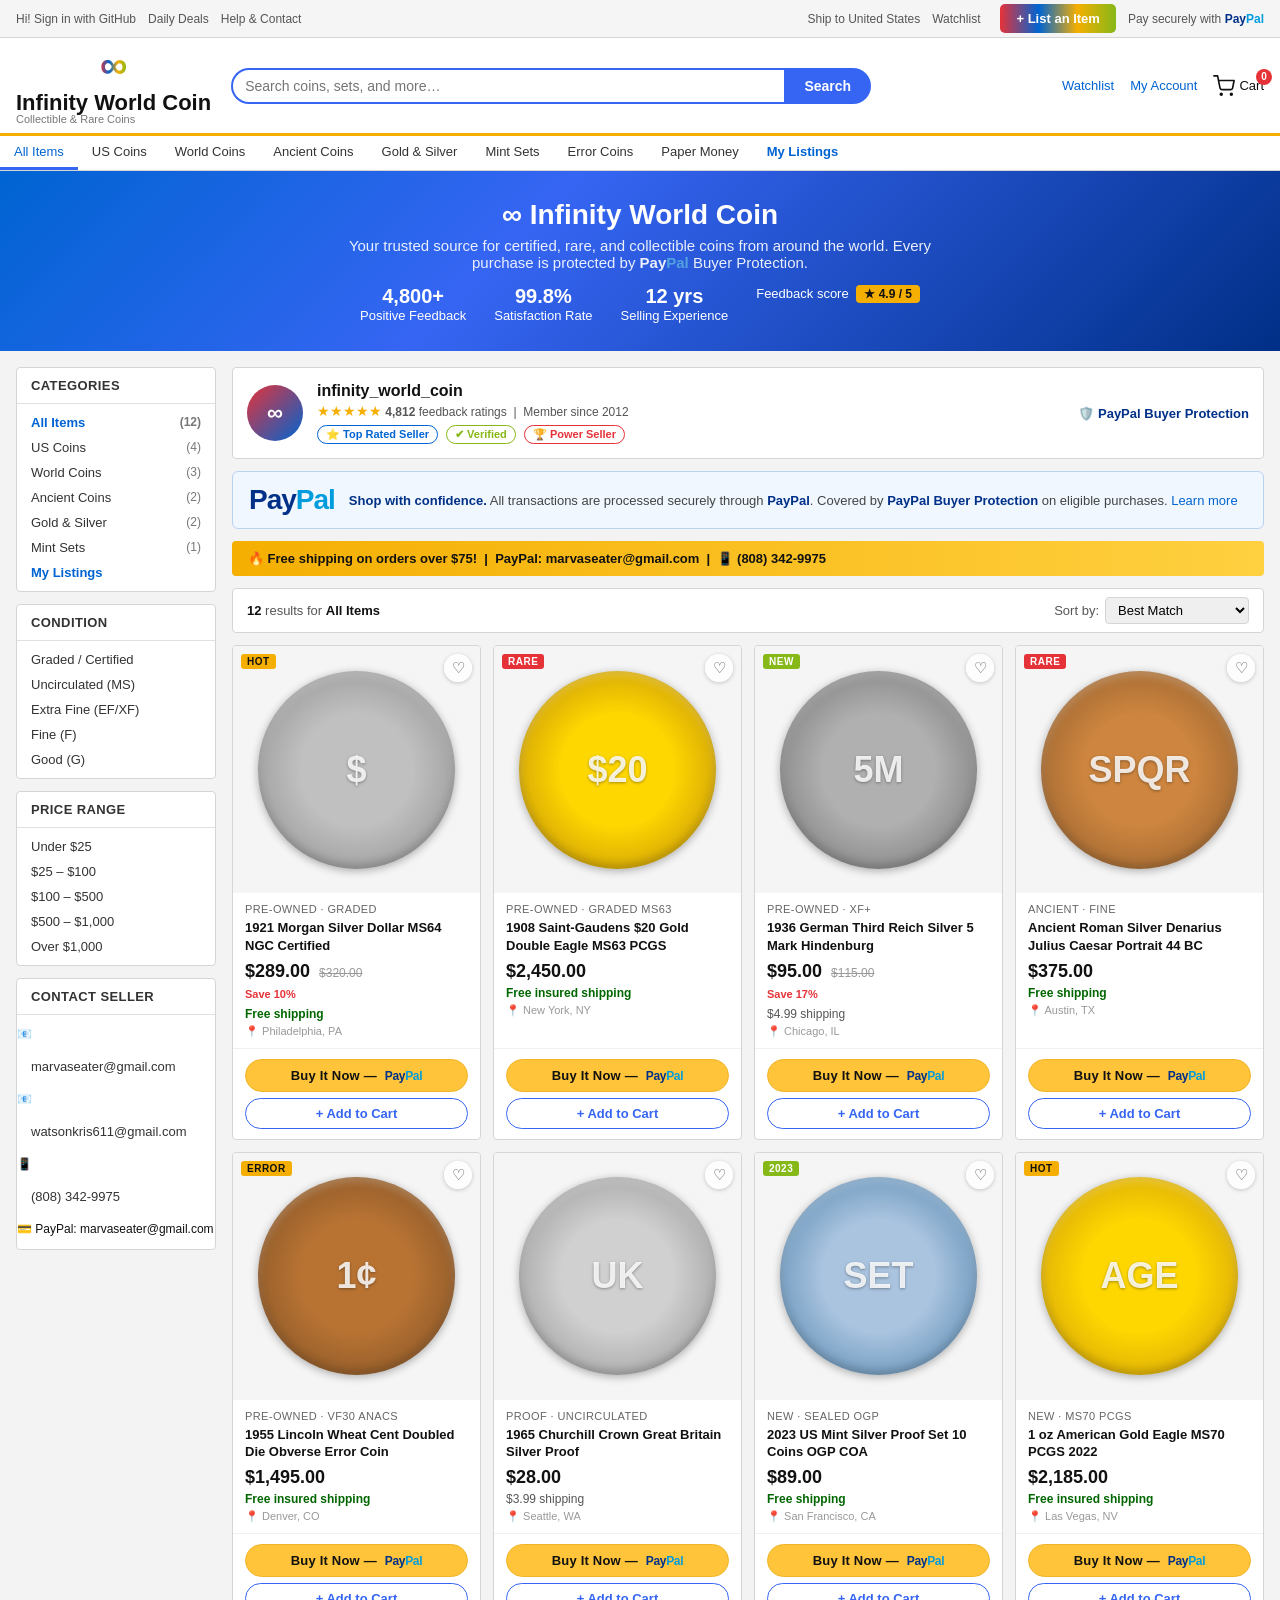
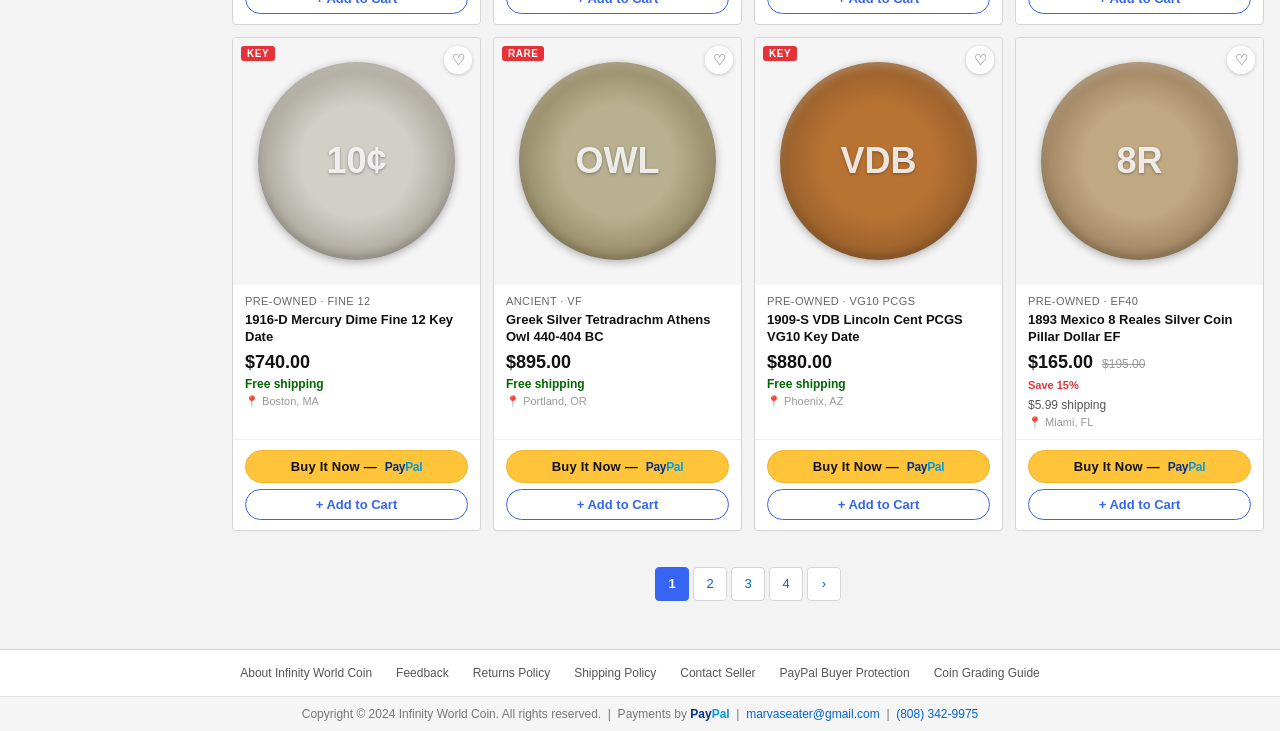
==== iwc_index.html @ 28efb559 "Add files via upload" ====
<!DOCTYPE html>
<html lang="en">
<head>
  <meta charset="UTF-8" />
  <meta name="viewport" content="width=device-width, initial-scale=1.0" />
  <title>Infinity World Coin – Collectible Coins Store</title>
  <link rel="stylesheet" href="styles.css" />
  <style>
    .inf-symbol{font-size:2.4rem;font-weight:900;background:linear-gradient(90deg,#e53238 0%,#0064d2 35%,#f5af02 65%,#86b817 100%);-webkit-background-clip:text;-webkit-text-fill-color:transparent;background-clip:text;line-height:1}
    .inf-logo-wrap{display:flex;align-items:center;gap:8px}
    .inf-wordmark .w1{font-size:22px;font-weight:900;color:#111}
    .inf-wordmark .w2{font-size:11px;color:#777;display:block}
    .iwc-modal{position:fixed;inset:0;background:rgba(0,0,0,.75);z-index:1000;display:none;align-items:center;justify-content:center;padding:16px}
    .iwc-modal.open{display:flex}
    .iwc-box{background:#fff;border-radius:10px;padding:24px;width:100%;max-width:440px;max-height:90vh;overflow-y:auto}
    .iwc-box h3{font-size:18px;font-weight:700;margin-bottom:16px}
    .iwc-box label{display:block;font-size:12px;font-weight:700;color:#555;margin-bottom:3px;margin-top:10px}
    .iwc-box input,.iwc-box textarea,.iwc-box select{width:100%;padding:9px;border:1px solid #ccc;border-radius:5px;font-size:13px;margin-bottom:2px;font-family:inherit}
    .iwc-box textarea{min-height:60px;resize:vertical}
    .mrow{display:flex;gap:8px;margin-top:14px}
    .mbtn{flex:1;padding:10px;border-radius:6px;font-weight:700;font-size:13px;cursor:pointer;border:none}
    .mbtn.confirm{background:linear-gradient(90deg,#e53238,#0064d2);color:#fff}
    .mbtn.cancel{background:#f5f5f5;color:#555;border:1px solid #ccc}
    .gh-note{font-size:11px;color:#666;background:#f6f8fa;padding:8px;border-radius:4px;line-height:1.5;margin-bottom:12px}
    .gh-note a{color:#0064d2}
    .gh-note code{background:#eee;padding:1px 4px;border-radius:3px}
    #add-listing-btn{background:linear-gradient(90deg,#e53238,#0064d2,#f5af02,#86b817);color:#fff;border:none;padding:7px 16px;border-radius:5px;font-weight:700;font-size:13px;cursor:pointer;margin-left:8px}
  </style>
</head>
<body>

<div class="top-bar">
  <div class="top-bar-left">
    <span id="greeting-text">Hi! <a href="#" onclick="openGHModal();return false">Sign in with GitHub</a></span>
    <a href="#">Daily Deals</a>
    <a href="#contact-section">Help &amp; Contact</a>
  </div>
  <div class="top-bar-right">
    <a href="#">Ship to United States</a>
    <a href="#watchlist">Watchlist</a>
    <button id="add-listing-btn" onclick="openListingModal()">+ List an Item</button>
    <a href="https://www.paypal.com" target="_blank" rel="noopener">Pay securely with <strong><span style="color:#003087">Pay</span><span style="color:#009cde">Pal</span></strong></a>
  </div>
</div>

<header class="site-header">
  <div class="header-inner">
    <a href="index.html" class="store-logo inf-logo-wrap" style="text-decoration:none">
      <div class="inf-symbol">∞</div>
      <div class="inf-wordmark">
        <span class="w1">Infinity World Coin</span>
        <span class="w2">Collectible &amp; Rare Coins</span>
      </div>
    </a>
    <form class="search-form" onsubmit="return searchItems(event)">
      <input type="text" id="searchInput" placeholder="Search coins, sets, and more…" aria-label="Search store" />
      <button type="submit">Search</button>
    </form>
    <div class="header-actions">
      <a href="#watchlist">Watchlist</a>
      <a href="#" onclick="openGHModal();return false" id="account-link">My Account</a>
      <a href="https://www.paypal.com/webapps/mpp/cart" target="_blank" rel="noopener" class="cart-icon" title="View PayPal Cart">
        <svg viewBox="0 0 24 24" fill="none" stroke="currentColor" stroke-width="1.8" stroke-linecap="round" stroke-linejoin="round"><circle cx="9" cy="21" r="1"/><circle cx="20" cy="21" r="1"/><path d="M1 1h4l2.68 13.39a2 2 0 0 0 2 1.61h9.72a2 2 0 0 0 2-1.61L23 6H6"/></svg>
        <span id="cartCount" class="cart-badge">0</span>Cart
      </a>
    </div>
  </div>
</header>

<nav class="category-nav" aria-label="Store categories">
  <ul>
    <li><a href="#" class="active" onclick="filterCategory('all',this)">All Items</a></li>
    <li><a href="#" onclick="filterCategory('us',this)">US Coins</a></li>
    <li><a href="#" onclick="filterCategory('world',this)">World Coins</a></li>
    <li><a href="#" onclick="filterCategory('ancient',this)">Ancient Coins</a></li>
    <li><a href="#" onclick="filterCategory('gold',this)">Gold &amp; Silver</a></li>
    <li><a href="#" onclick="filterCategory('set',this)">Mint Sets</a></li>
    <li><a href="#" onclick="filterCategory('error',this)">Error Coins</a></li>
    <li><a href="#" onclick="filterCategory('note',this)">Paper Money</a></li>
    <li><a href="#" onclick="filterCategory('mine',this)" style="color:#0064d2;font-weight:700">My Listings</a></li>
  </ul>
</nav>

<div class="store-banner">
  <h1>∞ Infinity World Coin</h1>
  <p>Your trusted source for certified, rare, and collectible coins from around the world. Every purchase is protected by <strong>Pay<span style="color:#56aadf">Pal</span></strong> Buyer Protection.</p>
  <div class="banner-stats">
    <div class="banner-stat"><strong>4,800+</strong> Positive Feedback</div>
    <div class="banner-stat"><strong>99.8%</strong> Satisfaction Rate</div>
    <div class="banner-stat"><strong>12 yrs</strong> Selling Experience</div>
    <div class="banner-stat">Feedback score <span class="feedback-score">★ 4.9 / 5</span></div>
  </div>
</div>

<div class="page-container">
  <aside class="sidebar">
    <div class="sidebar-section">
      <h3>Categories</h3>
      <ul>
        <li><a href="#" class="active" onclick="filterCategory('all',this)">All Items <span class="count">(12)</span></a></li>
        <li><a href="#" onclick="filterCategory('us',this)">US Coins <span class="count">(4)</span></a></li>
        <li><a href="#" onclick="filterCategory('world',this)">World Coins <span class="count">(3)</span></a></li>
        <li><a href="#" onclick="filterCategory('ancient',this)">Ancient Coins <span class="count">(2)</span></a></li>
        <li><a href="#" onclick="filterCategory('gold',this)">Gold &amp; Silver <span class="count">(2)</span></a></li>
        <li><a href="#" onclick="filterCategory('set',this)">Mint Sets <span class="count">(1)</span></a></li>
        <li><a href="#" onclick="filterCategory('mine',this)" style="color:#0064d2;font-weight:700">My Listings</a></li>
      </ul>
    </div>
    <div class="sidebar-section">
      <h3>Condition</h3>
      <ul>
        <li><a href="#">Graded / Certified</a></li>
        <li><a href="#">Uncirculated (MS)</a></li>
        <li><a href="#">Extra Fine (EF/XF)</a></li>
        <li><a href="#">Fine (F)</a></li>
        <li><a href="#">Good (G)</a></li>
      </ul>
    </div>
    <div class="sidebar-section">
      <h3>Price Range</h3>
      <ul>
        <li><a href="#">Under $25</a></li>
        <li><a href="#">$25 – $100</a></li>
        <li><a href="#">$100 – $500</a></li>
        <li><a href="#">$500 – $1,000</a></li>
        <li><a href="#">Over $1,000</a></li>
      </ul>
    </div>
    <div class="sidebar-section" id="contact-section">
      <h3>Contact Seller</h3>
      <ul style="font-size:12px;line-height:2.2">
        <li>📧 <a href="mailto:marvaseater@gmail.com">marvaseater@gmail.com</a></li>
        <li>📧 <a href="mailto:watsonkris611@gmail.com">watsonkris611@gmail.com</a></li>
        <li>📱 <a href="tel:8083429975">(808) 342-9975</a></li>
        <li>💳 PayPal: marvaseater@gmail.com</li>
      </ul>
    </div>
  </aside>

  <main class="main-content">
    <div class="seller-panel">
      <div class="seller-avatar" style="background:linear-gradient(135deg,#e53238,#0064d2);color:#fff;font-size:1.4rem">∞</div>
      <div class="seller-info">
        <div class="seller-name">infinity_world_coin</div>
        <div class="seller-meta"><span class="seller-stars">★★★★★</span> <strong>4,812</strong> feedback ratings &nbsp;|&nbsp; Member since 2012</div>
        <div class="seller-badges">
          <span class="seller-badge badge-toprated">⭐ Top Rated Seller</span>
          <span class="seller-badge badge-verified">✔ Verified</span>
          <span class="seller-badge badge-powerseller">🏆 Power Seller</span>
        </div>
      </div>
      <a href="https://www.paypal.com/us/webapps/mpp/buyer-protection" target="_blank" rel="noopener" style="margin-left:auto;font-size:13px;color:#003087;font-weight:600">🛡️ PayPal Buyer Protection</a>
    </div>

    <div class="paypal-trust">
      <div class="pp-big-logo"><span class="pp-blue">Pay</span><span class="pp-sky">Pal</span></div>
      <p><strong>Shop with confidence.</strong> All transactions are processed securely through <strong>PayPal</strong>. Covered by <strong>PayPal Buyer Protection</strong> on eligible purchases. <a href="https://www.paypal.com/us/webapps/mpp/buyer-protection" target="_blank" rel="noopener">Learn more</a></p>
    </div>

    <div class="featured-banner">🔥 Free shipping on orders over $75! &nbsp;|&nbsp; PayPal: marvaseater@gmail.com &nbsp;|&nbsp; 📱 (808) 342-9975</div>

    <div class="results-bar">
      <span class="results-count"><strong id="resultCount">12</strong> results for <strong id="resultCategory">All Items</strong></span>
      <div class="sort-select">
        <label for="sortBy">Sort by:</label>
        <select id="sortBy" onchange="sortItems(this.value)">
          <option value="best">Best Match</option>
          <option value="price_asc">Price: Low to High</option>
          <option value="price_desc">Price: High to Low</option>
          <option value="newest">Newly Listed</option>
        </select>
      </div>
    </div>

    <p class="no-results-msg" id="noResults">No coins found matching your search. Try different keywords.</p>

    <div class="product-grid" id="productGrid">

      <div class="product-card" data-category="us" data-title="1921 Morgan Silver Dollar MS64 NGC Certified" data-price="289">
        <div class="card-image"><div class="coin-placeholder" style="background:radial-gradient(circle,#c0c0c0 40%,#8a8a8a 100%)">$</div><span class="badge-corner badge-hot">HOT</span><button class="watchlist-btn" onclick="toggleWatch(this)" title="Add to watchlist">♡</button></div>
        <div class="card-body"><div class="card-condition">Pre-Owned · Graded</div><div class="card-title"><a href="#">1921 Morgan Silver Dollar MS64 NGC Certified</a></div><div class="card-price">$289.00 <span class="price-was">$320.00</span><br><span class="price-save">Save 10%</span></div><div class="card-shipping"><span class="free-ship">Free shipping</span></div><div class="card-location">📍 Philadelphia, PA</div></div>
        <div class="card-footer"><form action="https://www.paypal.com/cgi-bin/webscr" method="post" target="_blank"><input type="hidden" name="cmd" value="_xclick"><input type="hidden" name="business" value="marvaseater@gmail.com"><input type="hidden" name="item_name" value="1921 Morgan Silver Dollar MS64 NGC Certified"><input type="hidden" name="amount" value="289.00"><input type="hidden" name="currency_code" value="USD"><input type="hidden" name="shipping" value="0"><button type="submit" class="btn-buy-now">Buy It Now — <span class="pp-logo"><span class="pp-blue">Pay</span><span class="pp-sky">Pal</span></span></button></form><form action="https://www.paypal.com/cgi-bin/webscr" method="post" target="_blank"><input type="hidden" name="cmd" value="_cart"><input type="hidden" name="add" value="1"><input type="hidden" name="business" value="marvaseater@gmail.com"><input type="hidden" name="item_name" value="1921 Morgan Silver Dollar MS64 NGC Certified"><input type="hidden" name="amount" value="289.00"><input type="hidden" name="currency_code" value="USD"><input type="hidden" name="shipping" value="0"><button type="submit" class="btn-add-cart">+ Add to Cart</button></form></div>
      </div>

      <div class="product-card" data-category="gold" data-title="1908 Saint-Gaudens $20 Gold Double Eagle MS63 PCGS" data-price="2450">
        <div class="card-image"><div class="coin-placeholder" style="background:radial-gradient(circle,#ffd700 40%,#b8860b 100%)">$20</div><span class="badge-corner">RARE</span><button class="watchlist-btn" onclick="toggleWatch(this)">♡</button></div>
        <div class="card-body"><div class="card-condition">Pre-Owned · Graded MS63</div><div class="card-title"><a href="#">1908 Saint-Gaudens $20 Gold Double Eagle MS63 PCGS</a></div><div class="card-price">$2,450.00</div><div class="card-shipping"><span class="free-ship">Free insured shipping</span></div><div class="card-location">📍 New York, NY</div></div>
        <div class="card-footer"><form action="https://www.paypal.com/cgi-bin/webscr" method="post" target="_blank"><input type="hidden" name="cmd" value="_xclick"><input type="hidden" name="business" value="marvaseater@gmail.com"><input type="hidden" name="item_name" value="1908 Saint-Gaudens $20 Gold Double Eagle MS63 PCGS"><input type="hidden" name="amount" value="2450.00"><input type="hidden" name="currency_code" value="USD"><input type="hidden" name="shipping" value="0"><button type="submit" class="btn-buy-now">Buy It Now — <span class="pp-logo"><span class="pp-blue">Pay</span><span class="pp-sky">Pal</span></span></button></form><form action="https://www.paypal.com/cgi-bin/webscr" method="post" target="_blank"><input type="hidden" name="cmd" value="_cart"><input type="hidden" name="add" value="1"><input type="hidden" name="business" value="marvaseater@gmail.com"><input type="hidden" name="item_name" value="1908 Saint-Gaudens $20 Gold Double Eagle MS63 PCGS"><input type="hidden" name="amount" value="2450.00"><input type="hidden" name="currency_code" value="USD"><input type="hidden" name="shipping" value="0"><button type="submit" class="btn-add-cart">+ Add to Cart</button></form></div>
      </div>

      <div class="product-card" data-category="world" data-title="1936 German Third Reich Silver 5 Mark Hindenburg" data-price="95">
        <div class="card-image"><div class="coin-placeholder" style="background:radial-gradient(circle,#b0b0b0 40%,#707070 100%)">5M</div><span class="badge-corner badge-new">NEW</span><button class="watchlist-btn" onclick="toggleWatch(this)">♡</button></div>
        <div class="card-body"><div class="card-condition">Pre-Owned · XF+</div><div class="card-title"><a href="#">1936 German Third Reich Silver 5 Mark Hindenburg</a></div><div class="card-price">$95.00 <span class="price-was">$115.00</span><br><span class="price-save">Save 17%</span></div><div class="card-shipping">$4.99 shipping</div><div class="card-location">📍 Chicago, IL</div></div>
        <div class="card-footer"><form action="https://www.paypal.com/cgi-bin/webscr" method="post" target="_blank"><input type="hidden" name="cmd" value="_xclick"><input type="hidden" name="business" value="marvaseater@gmail.com"><input type="hidden" name="item_name" value="1936 German Third Reich Silver 5 Mark Hindenburg"><input type="hidden" name="amount" value="95.00"><input type="hidden" name="currency_code" value="USD"><input type="hidden" name="shipping" value="4.99"><button type="submit" class="btn-buy-now">Buy It Now — <span class="pp-logo"><span class="pp-blue">Pay</span><span class="pp-sky">Pal</span></span></button></form><form action="https://www.paypal.com/cgi-bin/webscr" method="post" target="_blank"><input type="hidden" name="cmd" value="_cart"><input type="hidden" name="add" value="1"><input type="hidden" name="business" value="marvaseater@gmail.com"><input type="hidden" name="item_name" value="1936 German Third Reich Silver 5 Mark Hindenburg"><input type="hidden" name="amount" value="95.00"><input type="hidden" name="currency_code" value="USD"><input type="hidden" name="shipping" value="4.99"><button type="submit" class="btn-add-cart">+ Add to Cart</button></form></div>
      </div>

      <div class="product-card" data-category="ancient" data-title="Ancient Roman Silver Denarius Julius Caesar Portrait 44 BC" data-price="375">
        <div class="card-image"><div class="coin-placeholder" style="background:radial-gradient(circle,#cd853f 40%,#8b5a2b 100%)">SPQR</div><span class="badge-corner">RARE</span><button class="watchlist-btn" onclick="toggleWatch(this)">♡</button></div>
        <div class="card-body"><div class="card-condition">Ancient · Fine</div><div class="card-title"><a href="#">Ancient Roman Silver Denarius Julius Caesar Portrait 44 BC</a></div><div class="card-price">$375.00</div><div class="card-shipping"><span class="free-ship">Free shipping</span></div><div class="card-location">📍 Austin, TX</div></div>
        <div class="card-footer"><form action="https://www.paypal.com/cgi-bin/webscr" method="post" target="_blank"><input type="hidden" name="cmd" value="_xclick"><input type="hidden" name="business" value="marvaseater@gmail.com"><input type="hidden" name="item_name" value="Ancient Roman Silver Denarius Julius Caesar Portrait 44 BC"><input type="hidden" name="amount" value="375.00"><input type="hidden" name="currency_code" value="USD"><input type="hidden" name="shipping" value="0"><button type="submit" class="btn-buy-now">Buy It Now — <span class="pp-logo"><span class="pp-blue">Pay</span><span class="pp-sky">Pal</span></span></button></form><form action="https://www.paypal.com/cgi-bin/webscr" method="post" target="_blank"><input type="hidden" name="cmd" value="_cart"><input type="hidden" name="add" value="1"><input type="hidden" name="business" value="marvaseater@gmail.com"><input type="hidden" name="item_name" value="Ancient Roman Silver Denarius Julius Caesar Portrait 44 BC"><input type="hidden" name="amount" value="375.00"><input type="hidden" name="currency_code" value="USD"><input type="hidden" name="shipping" value="0"><button type="submit" class="btn-add-cart">+ Add to Cart</button></form></div>
      </div>

      <div class="product-card" data-category="us" data-title="1955 Lincoln Wheat Cent Doubled Die Obverse Error Coin" data-price="1495">
        <div class="card-image"><div class="coin-placeholder" style="background:radial-gradient(circle,#b87333 40%,#7a4d24 100%)">1¢</div><span class="badge-corner badge-hot">ERROR</span><button class="watchlist-btn" onclick="toggleWatch(this)">♡</button></div>
        <div class="card-body"><div class="card-condition">Pre-Owned · VF30 ANACS</div><div class="card-title"><a href="#">1955 Lincoln Wheat Cent Doubled Die Obverse Error Coin</a></div><div class="card-price">$1,495.00</div><div class="card-shipping"><span class="free-ship">Free insured shipping</span></div><div class="card-location">📍 Denver, CO</div></div>
        <div class="card-footer"><form action="https://www.paypal.com/cgi-bin/webscr" method="post" target="_blank"><input type="hidden" name="cmd" value="_xclick"><input type="hidden" name="business" value="marvaseater@gmail.com"><input type="hidden" name="item_name" value="1955 Lincoln Wheat Cent Doubled Die Obverse Error Coin"><input type="hidden" name="amount" value="1495.00"><input type="hidden" name="currency_code" value="USD"><input type="hidden" name="shipping" value="0"><button type="submit" class="btn-buy-now">Buy It Now — <span class="pp-logo"><span class="pp-blue">Pay</span><span class="pp-sky">Pal</span></span></button></form><form action="https://www.paypal.com/cgi-bin/webscr" method="post" target="_blank"><input type="hidden" name="cmd" value="_cart"><input type="hidden" name="add" value="1"><input type="hidden" name="business" value="marvaseater@gmail.com"><input type="hidden" name="item_name" value="1955 Lincoln Wheat Cent Doubled Die Obverse Error Coin"><input type="hidden" name="amount" value="1495.00"><input type="hidden" name="currency_code" value="USD"><input type="hidden" name="shipping" value="0"><button type="submit" class="btn-add-cart">+ Add to Cart</button></form></div>
      </div>

      <div class="product-card" data-category="world" data-title="1965 Churchill Crown Great Britain Silver Proof" data-price="28">
        <div class="card-image"><div class="coin-placeholder" style="background:radial-gradient(circle,#d0d0d0 40%,#909090 100%)">UK</div><button class="watchlist-btn" onclick="toggleWatch(this)">♡</button></div>
        <div class="card-body"><div class="card-condition">Proof · Uncirculated</div><div class="card-title"><a href="#">1965 Churchill Crown Great Britain Silver Proof</a></div><div class="card-price">$28.00</div><div class="card-shipping">$3.99 shipping</div><div class="card-location">📍 Seattle, WA</div></div>
        <div class="card-footer"><form action="https://www.paypal.com/cgi-bin/webscr" method="post" target="_blank"><input type="hidden" name="cmd" value="_xclick"><input type="hidden" name="business" value="marvaseater@gmail.com"><input type="hidden" name="item_name" value="1965 Churchill Crown Great Britain Silver Proof"><input type="hidden" name="amount" value="28.00"><input type="hidden" name="currency_code" value="USD"><input type="hidden" name="shipping" value="3.99"><button type="submit" class="btn-buy-now">Buy It Now — <span class="pp-logo"><span class="pp-blue">Pay</span><span class="pp-sky">Pal</span></span></button></form><form action="https://www.paypal.com/cgi-bin/webscr" method="post" target="_blank"><input type="hidden" name="cmd" value="_cart"><input type="hidden" name="add" value="1"><input type="hidden" name="business" value="marvaseater@gmail.com"><input type="hidden" name="item_name" value="1965 Churchill Crown Great Britain Silver Proof"><input type="hidden" name="amount" value="28.00"><input type="hidden" name="currency_code" value="USD"><input type="hidden" name="shipping" value="3.99"><button type="submit" class="btn-add-cart">+ Add to Cart</button></form></div>
      </div>

      <div class="product-card" data-category="set" data-title="2023 US Mint Silver Proof Set 10 Coins OGP COA" data-price="89">
        <div class="card-image"><div class="coin-placeholder" style="background:radial-gradient(circle,#aac4e0 40%,#4a7fa8 100%)">SET</div><span class="badge-corner badge-new">2023</span><button class="watchlist-btn" onclick="toggleWatch(this)">♡</button></div>
        <div class="card-body"><div class="card-condition">New · Sealed OGP</div><div class="card-title"><a href="#">2023 US Mint Silver Proof Set 10 Coins OGP COA</a></div><div class="card-price">$89.00</div><div class="card-shipping"><span class="free-ship">Free shipping</span></div><div class="card-location">📍 San Francisco, CA</div></div>
        <div class="card-footer"><form action="https://www.paypal.com/cgi-bin/webscr" method="post" target="_blank"><input type="hidden" name="cmd" value="_xclick"><input type="hidden" name="business" value="marvaseater@gmail.com"><input type="hidden" name="item_name" value="2023 US Mint Silver Proof Set 10 Coins OGP COA"><input type="hidden" name="amount" value="89.00"><input type="hidden" name="currency_code" value="USD"><input type="hidden" name="shipping" value="0"><button type="submit" class="btn-buy-now">Buy It Now — <span class="pp-logo"><span class="pp-blue">Pay</span><span class="pp-sky">Pal</span></span></button></form><form action="https://www.paypal.com/cgi-bin/webscr" method="post" target="_blank"><input type="hidden" name="cmd" value="_cart"><input type="hidden" name="add" value="1"><input type="hidden" name="business" value="marvaseater@gmail.com"><input type="hidden" name="item_name" value="2023 US Mint Silver Proof Set 10 Coins OGP COA"><input type="hidden" name="amount" value="89.00"><input type="hidden" name="currency_code" value="USD"><input type="hidden" name="shipping" value="0"><button type="submit" class="btn-add-cart">+ Add to Cart</button></form></div>
      </div>

      <div class="product-card" data-category="gold" data-title="1 oz American Gold Eagle MS70 PCGS 2022" data-price="2185">
        <div class="card-image"><div class="coin-placeholder" style="background:radial-gradient(circle,#ffd700 40%,#c8960c 100%)">AGE</div><span class="badge-corner badge-hot">HOT</span><button class="watchlist-btn" onclick="toggleWatch(this)">♡</button></div>
        <div class="card-body"><div class="card-condition">New · MS70 PCGS</div><div class="card-title"><a href="#">1 oz American Gold Eagle MS70 PCGS 2022</a></div><div class="card-price">$2,185.00</div><div class="card-shipping"><span class="free-ship">Free insured shipping</span></div><div class="card-location">📍 Las Vegas, NV</div></div>
        <div class="card-footer"><form action="https://www.paypal.com/cgi-bin/webscr" method="post" target="_blank"><input type="hidden" name="cmd" value="_xclick"><input type="hidden" name="business" value="marvaseater@gmail.com"><input type="hidden" name="item_name" value="1 oz American Gold Eagle MS70 PCGS 2022"><input type="hidden" name="amount" value="2185.00"><input type="hidden" name="currency_code" value="USD"><input type="hidden" name="shipping" value="0"><button type="submit" class="btn-buy-now">Buy It Now — <span class="pp-logo"><span class="pp-blue">Pay</span><span class="pp-sky">Pal</span></span></button></form><form action="https://www.paypal.com/cgi-bin/webscr" method="post" target="_blank"><input type="hidden" name="cmd" value="_cart"><input type="hidden" name="add" value="1"><input type="hidden" name="business" value="marvaseater@gmail.com"><input type="hidden" name="item_name" value="1 oz American Gold Eagle MS70 PCGS 2022"><input type="hidden" name="amount" value="2185.00"><input type="hidden" name="currency_code" value="USD"><input type="hidden" name="shipping" value="0"><button type="submit" class="btn-add-cart">+ Add to Cart</button></form></div>
      </div>

      <div class="product-card" data-category="us" data-title="1916-D Mercury Dime Fine 12 Key Date" data-price="740">
        <div class="card-image"><div class="coin-placeholder" style="background:radial-gradient(circle,#d0cfc8 40%,#888070 100%)">10¢</div><span class="badge-corner">KEY</span><button class="watchlist-btn" onclick="toggleWatch(this)">♡</button></div>
        <div class="card-body"><div class="card-condition">Pre-Owned · Fine 12</div><div class="card-title"><a href="#">1916-D Mercury Dime Fine 12 Key Date</a></div><div class="card-price">$740.00</div><div class="card-shipping"><span class="free-ship">Free shipping</span></div><div class="card-location">📍 Boston, MA</div></div>
        <div class="card-footer"><form action="https://www.paypal.com/cgi-bin/webscr" method="post" target="_blank"><input type="hidden" name="cmd" value="_xclick"><input type="hidden" name="business" value="marvaseater@gmail.com"><input type="hidden" name="item_name" value="1916-D Mercury Dime Fine 12 Key Date"><input type="hidden" name="amount" value="740.00"><input type="hidden" name="currency_code" value="USD"><input type="hidden" name="shipping" value="0"><button type="submit" class="btn-buy-now">Buy It Now — <span class="pp-logo"><span class="pp-blue">Pay</span><span class="pp-sky">Pal</span></span></button></form><form action="https://www.paypal.com/cgi-bin/webscr" method="post" target="_blank"><input type="hidden" name="cmd" value="_cart"><input type="hidden" name="add" value="1"><input type="hidden" name="business" value="marvaseater@gmail.com"><input type="hidden" name="item_name" value="1916-D Mercury Dime Fine 12 Key Date"><input type="hidden" name="amount" value="740.00"><input type="hidden" name="currency_code" value="USD"><input type="hidden" name="shipping" value="0"><button type="submit" class="btn-add-cart">+ Add to Cart</button></form></div>
      </div>

      <div class="product-card" data-category="ancient" data-title="Greek Silver Tetradrachm Athens Owl 440-404 BC" data-price="895">
        <div class="card-image"><div class="coin-placeholder" style="background:radial-gradient(circle,#b8b090 40%,#786840 100%)">OWL</div><span class="badge-corner">RARE</span><button class="watchlist-btn" onclick="toggleWatch(this)">♡</button></div>
        <div class="card-body"><div class="card-condition">Ancient · VF</div><div class="card-title"><a href="#">Greek Silver Tetradrachm Athens Owl 440-404 BC</a></div><div class="card-price">$895.00</div><div class="card-shipping"><span class="free-ship">Free shipping</span></div><div class="card-location">📍 Portland, OR</div></div>
        <div class="card-footer"><form action="https://www.paypal.com/cgi-bin/webscr" method="post" target="_blank"><input type="hidden" name="cmd" value="_xclick"><input type="hidden" name="business" value="marvaseater@gmail.com"><input type="hidden" name="item_name" value="Greek Silver Tetradrachm Athens Owl 440-404 BC"><input type="hidden" name="amount" value="895.00"><input type="hidden" name="currency_code" value="USD"><input type="hidden" name="shipping" value="0"><button type="submit" class="btn-buy-now">Buy It Now — <span class="pp-logo"><span class="pp-blue">Pay</span><span class="pp-sky">Pal</span></span></button></form><form action="https://www.paypal.com/cgi-bin/webscr" method="post" target="_blank"><input type="hidden" name="cmd" value="_cart"><input type="hidden" name="add" value="1"><input type="hidden" name="business" value="marvaseater@gmail.com"><input type="hidden" name="item_name" value="Greek Silver Tetradrachm Athens Owl 440-404 BC"><input type="hidden" name="amount" value="895.00"><input type="hidden" name="currency_code" value="USD"><input type="hidden" name="shipping" value="0"><button type="submit" class="btn-add-cart">+ Add to Cart</button></form></div>
      </div>

      <div class="product-card" data-category="us" data-title="1909-S VDB Lincoln Cent PCGS VG10 Key Date" data-price="880">
        <div class="card-image"><div class="coin-placeholder" style="background:radial-gradient(circle,#b87333 40%,#7a4d24 100%)">VDB</div><span class="badge-corner">KEY</span><button class="watchlist-btn" onclick="toggleWatch(this)">♡</button></div>
        <div class="card-body"><div class="card-condition">Pre-Owned · VG10 PCGS</div><div class="card-title"><a href="#">1909-S VDB Lincoln Cent PCGS VG10 Key Date</a></div><div class="card-price">$880.00</div><div class="card-shipping"><span class="free-ship">Free shipping</span></div><div class="card-location">📍 Phoenix, AZ</div></div>
        <div class="card-footer"><form action="https://www.paypal.com/cgi-bin/webscr" method="post" target="_blank"><input type="hidden" name="cmd" value="_xclick"><input type="hidden" name="business" value="marvaseater@gmail.com"><input type="hidden" name="item_name" value="1909-S VDB Lincoln Cent PCGS VG10 Key Date"><input type="hidden" name="amount" value="880.00"><input type="hidden" name="currency_code" value="USD"><input type="hidden" name="shipping" value="0"><button type="submit" class="btn-buy-now">Buy It Now — <span class="pp-logo"><span class="pp-blue">Pay</span><span class="pp-sky">Pal</span></span></button></form><form action="https://www.paypal.com/cgi-bin/webscr" method="post" target="_blank"><input type="hidden" name="cmd" value="_cart"><input type="hidden" name="add" value="1"><input type="hidden" name="business" value="marvaseater@gmail.com"><input type="hidden" name="item_name" value="1909-S VDB Lincoln Cent PCGS VG10 Key Date"><input type="hidden" name="amount" value="880.00"><input type="hidden" name="currency_code" value="USD"><input type="hidden" name="shipping" value="0"><button type="submit" class="btn-add-cart">+ Add to Cart</button></form></div>
      </div>

      <div class="product-card" data-category="world" data-title="1893 Mexico 8 Reales Silver Coin Pillar Dollar EF" data-price="165">
        <div class="card-image"><div class="coin-placeholder" style="background:radial-gradient(circle,#c0a882 40%,#806040 100%)">8R</div><button class="watchlist-btn" onclick="toggleWatch(this)">♡</button></div>
        <div class="card-body"><div class="card-condition">Pre-Owned · EF40</div><div class="card-title"><a href="#">1893 Mexico 8 Reales Silver Coin Pillar Dollar EF</a></div><div class="card-price">$165.00 <span class="price-was">$195.00</span><br><span class="price-save">Save 15%</span></div><div class="card-shipping">$5.99 shipping</div><div class="card-location">📍 Miami, FL</div></div>
        <div class="card-footer"><form action="https://www.paypal.com/cgi-bin/webscr" method="post" target="_blank"><input type="hidden" name="cmd" value="_xclick"><input type="hidden" name="business" value="marvaseater@gmail.com"><input type="hidden" name="item_name" value="1893 Mexico 8 Reales Silver Coin Pillar Dollar EF"><input type="hidden" name="amount" value="165.00"><input type="hidden" name="currency_code" value="USD"><input type="hidden" name="shipping" value="5.99"><button type="submit" class="btn-buy-now">Buy It Now — <span class="pp-logo"><span class="pp-blue">Pay</span><span class="pp-sky">Pal</span></span></button></form><form action="https://www.paypal.com/cgi-bin/webscr" method="post" target="_blank"><input type="hidden" name="cmd" value="_cart"><input type="hidden" name="add" value="1"><input type="hidden" name="business" value="marvaseater@gmail.com"><input type="hidden" name="item_name" value="1893 Mexico 8 Reales Silver Coin Pillar Dollar EF"><input type="hidden" name="amount" value="165.00"><input type="hidden" name="currency_code" value="USD"><input type="hidden" name="shipping" value="5.99"><button type="submit" class="btn-add-cart">+ Add to Cart</button></form></div>
      </div>

      <div id="user-listings-anchor"></div>
    </div>

    <div class="pagination" id="pagination">
      <span class="active">1</span><a href="#">2</a><a href="#">3</a><a href="#">4</a><a href="#">›</a>
    </div>
  </main>
</div>

<footer class="site-footer">
  <div class="footer-links">
    <a href="#">About Infinity World Coin</a>
    <a href="#">Feedback</a>
    <a href="#">Returns Policy</a>
    <a href="#">Shipping Policy</a>
    <a href="mailto:marvaseater@gmail.com">Contact Seller</a>
    <a href="https://www.paypal.com/us/webapps/mpp/buyer-protection" target="_blank" rel="noopener">PayPal Buyer Protection</a>
    <a href="#">Coin Grading Guide</a>
  </div>
  <div class="footer-bottom">
    Copyright © 2024 Infinity World Coin. All rights reserved. &nbsp;|&nbsp;
    Payments by <span class="pp-inline"><span class="pp-blue">Pay</span><span class="pp-sky">Pal</span></span>
    &nbsp;|&nbsp; <a href="mailto:marvaseater@gmail.com">marvaseater@gmail.com</a>
    &nbsp;|&nbsp; <a href="tel:8083429975">(808) 342-9975</a>
  </div>
</footer>

<!-- GITHUB SIGN IN MODAL -->
<div class="iwc-modal" id="gh-modal">
  <div class="iwc-box">
    <h3>Sign in with GitHub</h3>
    <div class="gh-note">Enter your GitHub username and a Personal Access Token with <strong>repo</strong> scope. Your listings save permanently as commits.<br><br>Get one at: <a href="https://github.com/settings/tokens" target="_blank">github.com/settings/tokens</a> → Generate new token (classic) → check <code>repo</code></div>
    <label>GitHub Username</label>
    <input type="text" id="gh-user-input" placeholder="e.g. pewpi-infinity">
    <label>Personal Access Token</label>
    <input type="password" id="gh-token-input" placeholder="ghp_...">
    <div class="mrow">
      <button class="mbtn confirm" onclick="doGHLogin()">Sign In</button>
      <button class="mbtn cancel" onclick="closeModal('gh-modal')">Cancel</button>
    </div>
  </div>
</div>

<!-- ADD LISTING MODAL -->
<div class="iwc-modal" id="listing-modal">
  <div class="iwc-box">
    <h3>∞ List an Item</h3>
    <label>Title</label>
    <input type="text" id="l-title" placeholder="e.g. 1964 Kennedy Half Dollar MS65">
    <label>Category</label>
    <select id="l-cat">
      <option value="us">US Coins</option>
      <option value="world">World Coins</option>
      <option value="ancient">Ancient Coins</option>
      <option value="gold">Gold &amp; Silver</option>
      <option value="set">Mint Sets</option>
      <option value="error">Error Coins</option>
      <option value="note">Paper Money</option>
    </select>
    <label>Price (USD)</label>
    <input type="number" id="l-price" placeholder="0.00" min="0" step="0.01">
    <label>Shipping Cost (0 = Free)</label>
    <input type="number" id="l-ship" placeholder="0.00" min="0" step="0.01" value="0">
    <label>Condition</label>
    <input type="text" id="l-cond" placeholder="e.g. MS65, AU58, Pre-Owned">
    <label>Description</label>
    <textarea id="l-desc" placeholder="Describe the coin…"></textarea>
    <label>Location</label>
    <input type="text" id="l-loc" placeholder="e.g. Honolulu, HI">
    <div class="mrow">
      <button class="mbtn confirm" onclick="submitListing()">Post Listing</button>
      <button class="mbtn cancel" onclick="closeModal('listing-modal')">Cancel</button>
    </div>
  </div>
</div>

<script>
var PAYPAL='marvaseater@gmail.com';
var REPO='pewpi-infinity/Infinity-World-Coin';
var ghUser=localStorage.getItem('iwc_gh_user')||'';
var ghToken=localStorage.getItem('iwc_gh_token')||'';

(function(){
  if(ghUser){
    document.getElementById('greeting-text').innerHTML='Hi, <strong>'+ghUser+'</strong>! <a href="#" onclick="signOut();return false" style="color:#e53238">Sign out</a>';
    document.getElementById('account-link').textContent='@'+ghUser;
  }
  loadListings();
})();

function openGHModal(){document.getElementById('gh-modal').classList.add('open');}
function closeModal(id){document.getElementById(id).classList.remove('open');}

function doGHLogin(){
  var u=document.getElementById('gh-user-input').value.trim();
  var t=document.getElementById('gh-token-input').value.trim();
  if(!u||!t){alert('Please enter both fields.');return;}
  ghUser=u;ghToken=t;
  localStorage.setItem('iwc_gh_user',u);
  localStorage.setItem('iwc_gh_token',t);
  document.getElementById('greeting-text').innerHTML='Hi, <strong>'+u+'</strong>! <a href="#" onclick="signOut();return false" style="color:#e53238">Sign out</a>';
  document.getElementById('account-link').textContent='@'+u;
  closeModal('gh-modal');
  loadListings();
}

function signOut(){
  ghUser='';ghToken='';
  localStorage.removeItem('iwc_gh_user');
  localStorage.removeItem('iwc_gh_token');
  document.getElementById('greeting-text').innerHTML='Hi! <a href="#" onclick="openGHModal();return false">Sign in with GitHub</a>';
  document.getElementById('account-link').textContent='My Account';
}

function loadListings(){
  var local=JSON.parse(localStorage.getItem('iwc_listings')||'[]');
  if(ghUser&&ghToken){
    fetch('https://api.github.com/repos/'+REPO+'/contents/listings.json',{headers:{'Authorization':'token '+ghToken,'Accept':'application/vnd.github.v3+json'}})
    .then(function(r){return r.ok?r.json():null;})
    .then(function(d){
      if(d&&d.content){
        try{var l=JSON.parse(atob(d.content.replace(/\n/g,'')));localStorage.setItem('iwc_listings',JSON.stringify(l));renderListings(l);}
        catch(e){renderListings(local);}
      } else renderListings(local);
    }).catch(function(){renderListings(local);});
  } else renderListings(local);
}

function saveListings(listings){
  localStorage.setItem('iwc_listings',JSON.stringify(listings));
  renderListings(listings);
  if(!ghUser||!ghToken)return;
  var content=btoa(unescape(encodeURIComponent(JSON.stringify(listings,null,2))));
  fetch('https://api.github.com/repos/'+REPO+'/contents/listings.json',{headers:{'Authorization':'token '+ghToken,'Accept':'application/vnd.github.v3+json'}})
  .then(function(r){return r.ok?r.json():{};})
  .then(function(ex){
    var body={message:'listing update by '+ghUser,content:content};
    if(ex&&ex.sha)body.sha=ex.sha;
    return fetch('https://api.github.com/repos/'+REPO+'/contents/listings.json',{method:'PUT',headers:{'Authorization':'token '+ghToken,'Content-Type':'application/json','Accept':'application/vnd.github.v3+json'},body:JSON.stringify(body)});
  }).catch(function(e){console.warn('sync failed',e);});
}

function renderListings(listings){
  document.querySelectorAll('.user-listing-card').forEach(function(el){el.remove();});
  var anchor=document.getElementById('user-listings-anchor');
  listings.forEach(function(l){
    var card=document.createElement('div');
    card.className='product-card user-listing-card';
    card.dataset.category=l.cat||'us';
    card.dataset.title=l.title||'';
    card.dataset.price=l.price||'0';
    card.dataset.mine='true';
    var ship=parseFloat(l.ship||0)===0?'<span class="free-ship">Free shipping</span>':'$'+parseFloat(l.ship).toFixed(2)+' shipping';
    var del=ghUser?'<button onclick="deleteListing(\''+l.id+'\')" style="margin-top:6px;padding:3px 10px;background:#fee;border:1px solid #e53238;color:#e53238;border-radius:4px;font-size:11px;cursor:pointer">🗑 Remove</button>':'';
    card.innerHTML='<div class="card-image"><div class="coin-placeholder" style="background:radial-gradient(circle,#ffd700 40%,#b8860b 100%)">∞</div><span class="badge-corner badge-new">NEW</span><button class="watchlist-btn" onclick="toggleWatch(this)">♡</button></div>'
      +'<div class="card-body"><div class="card-condition">'+(l.cond||'Listed')+'</div><div class="card-title"><a href="#">'+l.title+'</a></div>'
      +'<div class="card-price">$'+parseFloat(l.price).toLocaleString('en-US',{minimumFractionDigits:2})+'</div>'
      +'<div class="card-shipping">'+ship+'</div>'+(l.loc?'<div class="card-location">📍 '+l.loc+'</div>':'')
      +(l.desc?'<div style="font-size:11px;color:#555;margin-top:4px">'+l.desc+'</div>':'')+del+'</div>'
      +'<div class="card-footer"><form action="https://www.paypal.com/cgi-bin/webscr" method="post" target="_blank">'
      +'<input type="hidden" name="cmd" value="_xclick"><input type="hidden" name="business" value="'+PAYPAL+'">'
      +'<input type="hidden" name="item_name" value="'+l.title+'"><input type="hidden" name="amount" value="'+parseFloat(l.price).toFixed(2)+'">'
      +'<input type="hidden" name="currency_code" value="USD"><input type="hidden" name="shipping" value="'+parseFloat(l.ship||0).toFixed(2)+'">'
      +'<button type="submit" class="btn-buy-now">Buy It Now — <span class="pp-logo"><span class="pp-blue">Pay</span><span class="pp-sky">Pal</span></span></button></form></div>';
    anchor.parentNode.insertBefore(card,anchor);
  });
}

function openListingModal(){
  if(!ghUser){openGHModal();return;}
  document.getElementById('listing-modal').classList.add('open');
}

function submitListing(){
  var title=document.getElementById('l-title').value.trim();
  var price=document.getElementById('l-price').value;
  if(!title||!price){alert('Title and price required.');return;}
  var l={id:Date.now().toString(36),title:title,cat:document.getElementById('l-cat').value,price:parseFloat(price).toFixed(2),ship:parseFloat(document.getElementById('l-ship').value||0).toFixed(2),cond:document.getElementById('l-cond').value.trim(),desc:document.getElementById('l-desc').value.trim(),loc:document.getElementById('l-loc').value.trim(),seller:ghUser,date:new Date().toISOString()};
  var listings=JSON.parse(localStorage.getItem('iwc_listings')||'[]');
  listings.unshift(l);
  saveListings(listings);
  closeModal('listing-modal');
  ['l-title','l-price','l-cond','l-desc','l-loc'].forEach(function(id){document.getElementById(id).value='';});
  document.getElementById('l-ship').value='0';
}

function deleteListing(id){
  if(!confirm('Remove this listing?'))return;
  var listings=JSON.parse(localStorage.getItem('iwc_listings')||'[]').filter(function(l){return l.id!==id;});
  saveListings(listings);
}

function searchItems(e){
  e.preventDefault();
  var q=document.getElementById('searchInput').value.trim().toLowerCase();
  var cards=document.querySelectorAll('#productGrid .product-card');
  var vis=0;
  cards.forEach(function(c){if(!q||c.dataset.title.toLowerCase().includes(q)){c.classList.remove('hidden');vis++;}else c.classList.add('hidden');});
  document.getElementById('resultCount').textContent=vis;
  document.getElementById('resultCategory').textContent=q?'"'+q+'"':'All Items';
  document.getElementById('noResults').style.display=vis===0?'block':'none';
  return false;
}

function filterCategory(cat,link){
  document.querySelectorAll('.category-nav a,.sidebar a').forEach(function(a){a.classList.remove('active');});
  document.querySelectorAll('.category-nav a[onclick*="\''+cat+'\'"],.sidebar a[onclick*="\''+cat+'\'"]').forEach(function(a){a.classList.add('active');});
  var cards=document.querySelectorAll('#productGrid .product-card');
  var vis=0;
  cards.forEach(function(c){
    var show=cat==='all'||(cat==='mine'&&c.dataset.mine==='true')||c.dataset.category===cat;
    if(show){c.classList.remove('hidden');vis++;}else c.classList.add('hidden');
  });
  var labels={all:'All Items',us:'US Coins',world:'World Coins',ancient:'Ancient Coins',gold:'Gold & Silver',set:'Mint Sets',error:'Error Coins',note:'Paper Money',mine:'My Listings'};
  document.getElementById('resultCount').textContent=vis;
  document.getElementById('resultCategory').textContent=labels[cat]||cat;
  document.getElementById('noResults').style.display=vis===0?'block':'none';
  document.getElementById('searchInput').value='';
  return false;
}

function sortItems(val){
  var grid=document.getElementById('productGrid');
  var cards=Array.from(grid.querySelectorAll('.product-card'));
  cards.sort(function(a,b){var pa=parseFloat(a.dataset.price),pb=parseFloat(b.dataset.price);if(val==='price_asc')return pa-pb;if(val==='price_desc')return pb-pa;return 0;});
  var anchor=document.getElementById('user-listings-anchor');
  cards.forEach(function(c){grid.insertBefore(c,anchor);});
}

function toggleWatch(btn){btn.classList.toggle('watched');btn.textContent=btn.classList.contains('watched')?'♥':'♡';}
</script>
</body>
</html>
---- styles.css ----
/* ========================================================
   Infinity World Coin – eBay-style store stylesheet
   ======================================================== */

/* ── Reset & base ────────────────────────────────────────── */
*, *::before, *::after { box-sizing: border-box; margin: 0; padding: 0; }

body {
  font-family: -apple-system, BlinkMacSystemFont, "Segoe UI", Roboto, Arial, sans-serif;
  font-size: 13px;
  color: #111;
  background: #f3f3f3;
}

a { color: #0064d2; text-decoration: none; }
a:hover { text-decoration: underline; }

/* ── Top utility bar (mimics eBay's gray bar) ────────────── */
.top-bar {
  background: #f5f5f5;
  border-bottom: 1px solid #d5d5d5;
  padding: 4px 16px;
  display: flex;
  justify-content: space-between;
  align-items: center;
  font-size: 12px;
  color: #555;
}

.top-bar a { color: #555; }
.top-bar a:hover { color: #0064d2; text-decoration: underline; }
.top-bar-left { display: flex; gap: 12px; }
.top-bar-right { display: flex; gap: 12px; align-items: center; }

/* ── Main header ─────────────────────────────────────────── */
.site-header {
  background: #fff;
  border-bottom: 3px solid #f5af02;
  padding: 8px 16px;
}

.header-inner {
  max-width: 1280px;
  margin: 0 auto;
  display: flex;
  align-items: center;
  gap: 12px;
  flex-wrap: wrap;
}

/* Logo */
.store-logo {
  display: flex;
  flex-direction: column;
  line-height: 1;
  margin-right: 8px;
  min-width: 160px;
}

.store-logo .logo-name {
  font-size: 26px;
  font-weight: 800;
  letter-spacing: -1px;
}

.logo-i  { color: #e53238; }
.logo-n  { color: #f5af02; }
.logo-f  { color: #86b817; }
.logo-i2 { color: #0064d2; }
.logo-n2 { color: #e53238; }
.logo-i3 { color: #f5af02; }
.logo-t  { color: #86b817; }
.logo-y  { color: #0064d2; }

.store-logo .logo-tagline {
  font-size: 11px;
  color: #666;
  letter-spacing: 0.4px;
  margin-top: 2px;
}

/* Search bar */
.search-form {
  flex: 1;
  display: flex;
  max-width: 640px;
  min-width: 200px;
}

.search-form input[type="text"] {
  flex: 1;
  border: 2px solid #3665f3;
  border-right: none;
  padding: 8px 12px;
  font-size: 14px;
  border-radius: 24px 0 0 24px;
  outline: none;
}

.search-form input[type="text"]:focus {
  border-color: #0064d2;
}

.search-form button {
  background: #3665f3;
  color: #fff;
  border: none;
  padding: 8px 20px;
  font-size: 14px;
  font-weight: 600;
  border-radius: 0 24px 24px 0;
  cursor: pointer;
  white-space: nowrap;
}

.search-form button:hover { background: #0054d1; }

/* Header actions */
.header-actions {
  display: flex;
  gap: 16px;
  align-items: center;
  font-size: 13px;
  margin-left: auto;
}

.cart-icon {
  position: relative;
  display: flex;
  align-items: center;
  gap: 4px;
  font-size: 13px;
  color: #111;
}

.cart-icon svg { width: 22px; height: 22px; }

.cart-badge {
  position: absolute;
  top: -6px;
  right: -8px;
  background: #e53238;
  color: #fff;
  font-size: 10px;
  font-weight: 700;
  border-radius: 50%;
  width: 16px;
  height: 16px;
  display: flex;
  align-items: center;
  justify-content: center;
}

/* ── Category nav bar ────────────────────────────────────── */
.category-nav {
  background: #fff;
  border-bottom: 1px solid #d5d5d5;
}

.category-nav ul {
  max-width: 1280px;
  margin: 0 auto;
  list-style: none;
  display: flex;
  flex-wrap: wrap;
  gap: 0;
}

.category-nav ul li a {
  display: block;
  padding: 8px 14px;
  font-size: 13px;
  color: #333;
  font-weight: 500;
}

.category-nav ul li a:hover,
.category-nav ul li a.active {
  color: #0064d2;
  border-bottom: 3px solid #3665f3;
  text-decoration: none;
}

/* ── Store banner ────────────────────────────────────────── */
.store-banner {
  background: linear-gradient(135deg, #0064d2 0%, #3665f3 40%, #002f87 100%);
  color: #fff;
  padding: 28px 16px;
  text-align: center;
}

.store-banner h1 {
  font-size: 28px;
  font-weight: 800;
  margin-bottom: 6px;
}

.store-banner p {
  font-size: 15px;
  opacity: 0.9;
  max-width: 600px;
  margin: 0 auto 14px;
}

.store-banner .banner-stats {
  display: flex;
  justify-content: center;
  gap: 28px;
  flex-wrap: wrap;
  font-size: 13px;
  margin-top: 12px;
}

.store-banner .banner-stat strong {
  display: block;
  font-size: 20px;
  font-weight: 800;
}

.store-banner .feedback-score {
  background: #f5af02;
  color: #111;
  display: inline-block;
  padding: 2px 8px;
  border-radius: 4px;
  font-weight: 700;
  font-size: 12px;
  margin-left: 4px;
}

/* ── Page layout ─────────────────────────────────────────── */
.page-container {
  max-width: 1280px;
  margin: 16px auto;
  padding: 0 16px;
  display: flex;
  gap: 16px;
  align-items: flex-start;
}

/* ── Left sidebar ────────────────────────────────────────── */
.sidebar {
  width: 200px;
  flex-shrink: 0;
}

.sidebar-section {
  background: #fff;
  border: 1px solid #d5d5d5;
  border-radius: 4px;
  margin-bottom: 12px;
}

.sidebar-section h3 {
  font-size: 13px;
  font-weight: 700;
  padding: 10px 14px;
  border-bottom: 1px solid #e0e0e0;
  color: #333;
  text-transform: uppercase;
  letter-spacing: 0.4px;
}

.sidebar-section ul {
  list-style: none;
  padding: 6px 0;
}

.sidebar-section ul li a {
  display: flex;
  justify-content: space-between;
  padding: 5px 14px;
  color: #333;
  font-size: 13px;
}

.sidebar-section ul li a:hover { background: #f5f5f5; text-decoration: none; color: #0064d2; }
.sidebar-section ul li a.active { color: #0064d2; font-weight: 700; }

.sidebar-section ul li a .count {
  color: #777;
  font-size: 12px;
}

/* ── Main content ────────────────────────────────────────── */
.main-content { flex: 1; min-width: 0; }

/* Sort / results bar */
.results-bar {
  background: #fff;
  border: 1px solid #d5d5d5;
  border-radius: 4px;
  padding: 8px 14px;
  margin-bottom: 12px;
  display: flex;
  justify-content: space-between;
  align-items: center;
  flex-wrap: wrap;
  gap: 8px;
}

.results-bar .results-count { font-size: 13px; color: #555; }
.results-bar .results-count strong { color: #111; }

.sort-select {
  display: flex;
  align-items: center;
  gap: 6px;
  font-size: 13px;
}

.sort-select label { color: #555; }

.sort-select select {
  border: 1px solid #d5d5d5;
  padding: 4px 8px;
  font-size: 13px;
  border-radius: 4px;
  cursor: pointer;
}

/* ── Product grid ────────────────────────────────────────── */
.product-grid {
  display: grid;
  grid-template-columns: repeat(auto-fill, minmax(210px, 1fr));
  gap: 12px;
}

/* ── Product card ────────────────────────────────────────── */
.product-card {
  background: #fff;
  border: 1px solid #d5d5d5;
  border-radius: 4px;
  overflow: hidden;
  display: flex;
  flex-direction: column;
  transition: box-shadow .15s;
}

.product-card:hover { box-shadow: 0 4px 16px rgba(0,0,0,.12); }

.product-card .card-image {
  position: relative;
  background: #f5f5f5;
  aspect-ratio: 1 / 1;
  overflow: hidden;
  display: flex;
  align-items: center;
  justify-content: center;
}

.product-card .card-image img {
  width: 100%;
  height: 100%;
  object-fit: cover;
  transition: transform .2s;
}

.product-card:hover .card-image img { transform: scale(1.04); }

/* Coin placeholder (SVG-based) */
.coin-placeholder {
  width: 80%;
  aspect-ratio: 1;
  border-radius: 50%;
  display: flex;
  align-items: center;
  justify-content: center;
  font-size: 36px;
  font-weight: 800;
  color: rgba(255,255,255,.85);
  text-shadow: 0 1px 3px rgba(0,0,0,.35);
  box-shadow: inset 0 -4px 8px rgba(0,0,0,.2), inset 0 4px 8px rgba(255,255,255,.25), 0 2px 8px rgba(0,0,0,.3);
  user-select: none;
}

.badge-corner {
  position: absolute;
  top: 8px;
  left: 8px;
  background: #e53238;
  color: #fff;
  font-size: 10px;
  font-weight: 700;
  padding: 2px 6px;
  border-radius: 3px;
  text-transform: uppercase;
  letter-spacing: 0.5px;
}

.badge-corner.badge-hot { background: #f5af02; color: #111; }
.badge-corner.badge-new { background: #86b817; }

.watchlist-btn {
  position: absolute;
  top: 8px;
  right: 8px;
  background: rgba(255,255,255,.85);
  border: none;
  border-radius: 50%;
  width: 28px;
  height: 28px;
  display: flex;
  align-items: center;
  justify-content: center;
  cursor: pointer;
  font-size: 15px;
  color: #555;
  box-shadow: 0 1px 4px rgba(0,0,0,.2);
  transition: background .15s, color .15s;
}

.watchlist-btn:hover { background: #fff; color: #e53238; }
.watchlist-btn.watched { color: #e53238; }

.product-card .card-body {
  padding: 10px 12px;
  flex: 1;
  display: flex;
  flex-direction: column;
  gap: 4px;
}

.card-condition {
  font-size: 11px;
  color: #666;
  text-transform: uppercase;
  letter-spacing: 0.4px;
}

.card-title {
  font-size: 13px;
  font-weight: 600;
  color: #111;
  line-height: 1.35;
  display: -webkit-box;
  -webkit-line-clamp: 2;
  -webkit-box-orient: vertical;
  overflow: hidden;
  margin-bottom: 2px;
}

.card-title a { color: #111; }
.card-title a:hover { color: #0064d2; text-decoration: none; }

.card-price {
  font-size: 18px;
  font-weight: 700;
  color: #111;
}

.card-price .price-was {
  font-size: 12px;
  color: #999;
  text-decoration: line-through;
  font-weight: 400;
  margin-left: 4px;
}

.card-price .price-save {
  font-size: 11px;
  color: #e53238;
  font-weight: 600;
}

.card-shipping {
  font-size: 12px;
  color: #555;
}

.card-shipping .free-ship { color: #006600; font-weight: 600; }

.card-location {
  font-size: 11px;
  color: #999;
}

.card-footer {
  padding: 10px 12px;
  border-top: 1px solid #f0f0f0;
  display: flex;
  flex-direction: column;
  gap: 6px;
}

/* ── PayPal Buy Now button ───────────────────────────────── */
.btn-buy-now {
  display: block;
  width: 100%;
  background: #ffc439;
  color: #111;
  border: 1px solid #f0b429;
  border-radius: 20px;
  padding: 8px 12px;
  font-size: 13px;
  font-weight: 700;
  text-align: center;
  cursor: pointer;
  transition: background .15s, box-shadow .15s;
  letter-spacing: 0.2px;
}

.btn-buy-now:hover {
  background: #f0b429;
  box-shadow: 0 2px 6px rgba(0,0,0,.18);
  text-decoration: none;
  color: #111;
}

.btn-buy-now .pp-logo {
  font-size: 12px;
  font-weight: 800;
  letter-spacing: -0.3px;
  margin-left: 4px;
}

.btn-buy-now .pp-logo .pp-blue { color: #003087; }
.btn-buy-now .pp-logo .pp-sky  { color: #009cde; }

/* ── Add to cart button ──────────────────────────────────── */
.btn-add-cart {
  display: block;
  width: 100%;
  background: #fff;
  color: #3665f3;
  border: 1px solid #3665f3;
  border-radius: 20px;
  padding: 7px 12px;
  font-size: 13px;
  font-weight: 600;
  text-align: center;
  cursor: pointer;
  transition: background .15s, color .15s;
}

.btn-add-cart:hover {
  background: #3665f3;
  color: #fff;
  text-decoration: none;
}

/* ── Seller info panel ───────────────────────────────────── */
.seller-panel {
  background: #fff;
  border: 1px solid #d5d5d5;
  border-radius: 4px;
  padding: 14px;
  margin-bottom: 12px;
  display: flex;
  align-items: center;
  gap: 14px;
  flex-wrap: wrap;
}

.seller-avatar {
  width: 56px;
  height: 56px;
  border-radius: 50%;
  background: linear-gradient(135deg, #0064d2, #3665f3);
  color: #fff;
  display: flex;
  align-items: center;
  justify-content: center;
  font-size: 22px;
  font-weight: 800;
  flex-shrink: 0;
}

.seller-info { flex: 1; }
.seller-info .seller-name { font-size: 16px; font-weight: 700; color: #111; }
.seller-info .seller-meta { font-size: 12px; color: #555; margin-top: 3px; }
.seller-info .seller-stars { color: #f5af02; font-size: 14px; }

.seller-badges { display: flex; gap: 8px; flex-wrap: wrap; margin-top: 6px; }
.seller-badge {
  font-size: 11px;
  padding: 2px 8px;
  border-radius: 12px;
  font-weight: 600;
  border: 1px solid currentColor;
}

.badge-toprated { color: #0064d2; border-color: #0064d2; }
.badge-verified  { color: #86b817; border-color: #86b817; }
.badge-powerseller { color: #e53238; border-color: #e53238; }

/* ── PayPal trust section ────────────────────────────────── */
.paypal-trust {
  background: #f0f7ff;
  border: 1px solid #b8d4f0;
  border-radius: 6px;
  padding: 12px 16px;
  display: flex;
  align-items: center;
  gap: 14px;
  margin-bottom: 12px;
  flex-wrap: wrap;
}

.paypal-trust .pp-big-logo {
  font-size: 28px;
  font-weight: 900;
  letter-spacing: -1px;
}

.paypal-trust .pp-big-logo .pp-blue { color: #003087; }
.paypal-trust .pp-big-logo .pp-sky  { color: #009cde; }

.paypal-trust p { font-size: 13px; color: #444; }
.paypal-trust strong { color: #003087; }

/* ── Featured banner ─────────────────────────────────────── */
.featured-banner {
  background: linear-gradient(90deg, #f5af02 0%, #ffd040 100%);
  border-radius: 4px;
  padding: 10px 16px;
  font-size: 13px;
  font-weight: 700;
  color: #111;
  display: flex;
  align-items: center;
  gap: 8px;
  margin-bottom: 12px;
}

/* ── Pagination ──────────────────────────────────────────── */
.pagination {
  display: flex;
  justify-content: center;
  align-items: center;
  gap: 4px;
  margin-top: 24px;
  padding-bottom: 24px;
}

.pagination a, .pagination span {
  display: flex;
  align-items: center;
  justify-content: center;
  width: 34px;
  height: 34px;
  border: 1px solid #d5d5d5;
  border-radius: 4px;
  font-size: 13px;
  color: #0064d2;
  background: #fff;
  cursor: pointer;
}

.pagination span.active {
  background: #3665f3;
  color: #fff;
  border-color: #3665f3;
  font-weight: 700;
}

.pagination a:hover { background: #f5f5f5; text-decoration: none; }

/* ── Footer ──────────────────────────────────────────────── */
.site-footer {
  background: #fff;
  border-top: 1px solid #d5d5d5;
  margin-top: 24px;
}

.footer-links {
  max-width: 1280px;
  margin: 0 auto;
  padding: 16px;
  display: flex;
  flex-wrap: wrap;
  gap: 6px 24px;
  justify-content: center;
  font-size: 12px;
}

.footer-links a { color: #555; }
.footer-links a:hover { color: #0064d2; }

.footer-bottom {
  background: #f5f5f5;
  border-top: 1px solid #e0e0e0;
  text-align: center;
  padding: 10px 16px;
  font-size: 12px;
  color: #777;
}

.footer-bottom .pp-inline {
  font-weight: 700;
}

.footer-bottom .pp-inline .pp-blue { color: #003087; }
.footer-bottom .pp-inline .pp-sky  { color: #009cde; }

/* ── Utility: hidden search result state ─────────────────── */
.product-card.hidden { display: none; }
.no-results-msg {
  text-align: center;
  padding: 40px;
  color: #666;
  font-size: 15px;
  display: none;
}

/* ── Responsive ──────────────────────────────────────────── */
@media (max-width: 900px) {
  .sidebar { display: none; }
}

@media (max-width: 600px) {
  .header-inner { gap: 8px; }
  .store-logo .logo-name { font-size: 20px; }
  .search-form { min-width: 0; }
  .store-banner h1 { font-size: 20px; }
  .top-bar { font-size: 11px; }
}
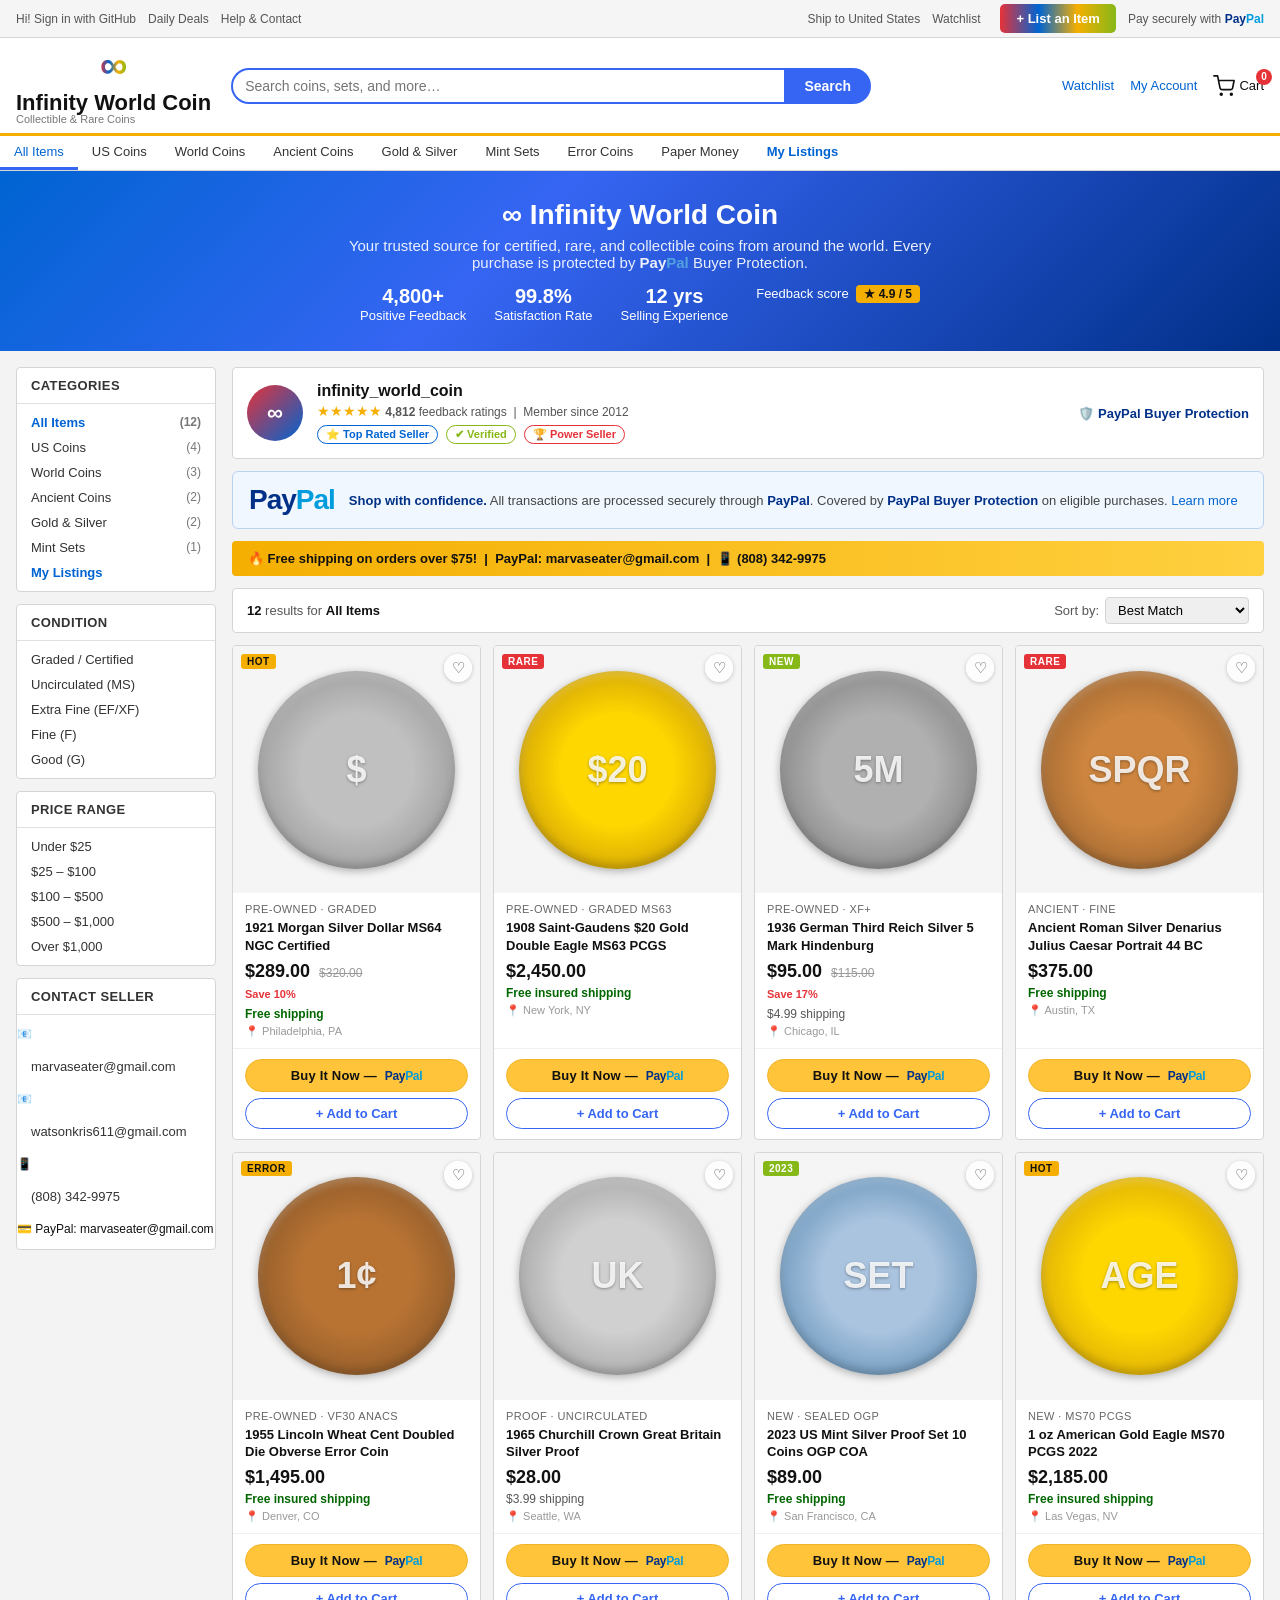
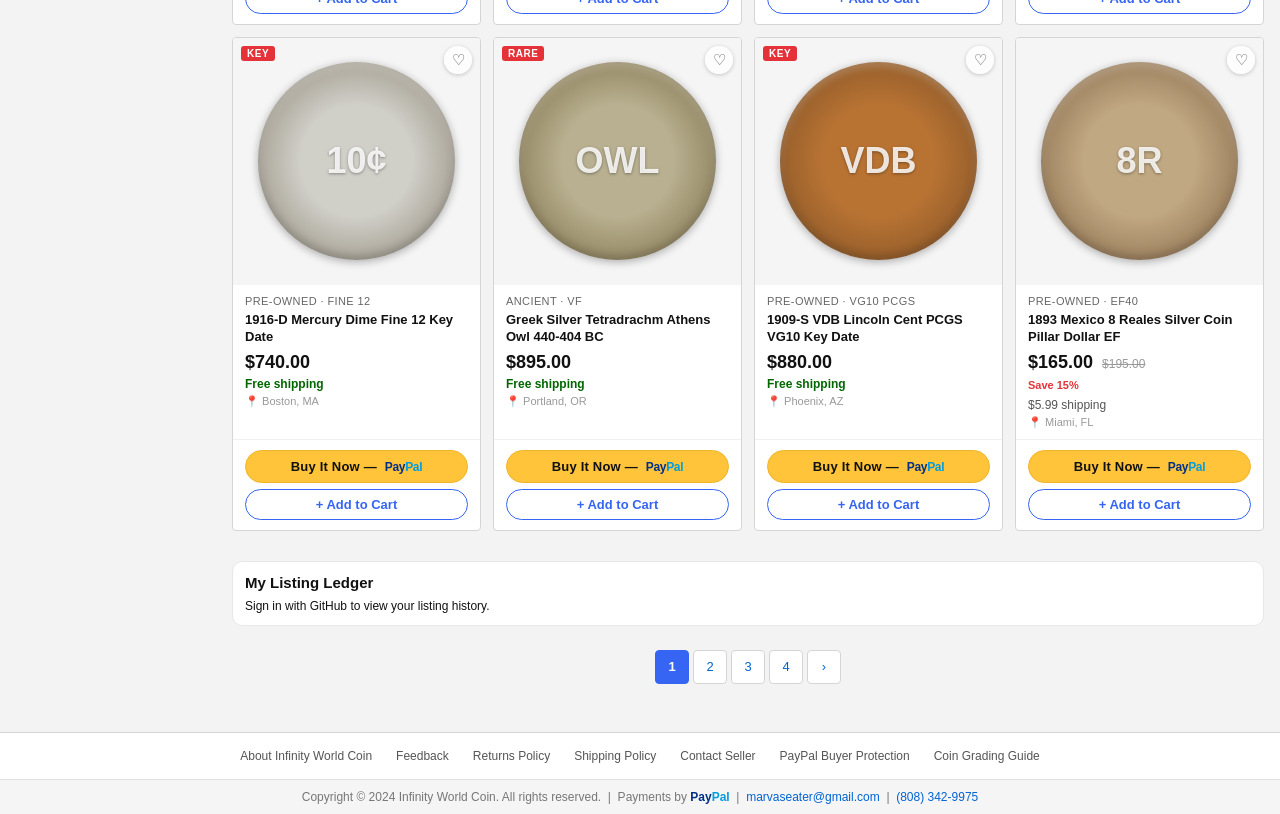
==== commit deb80959: "feat: add listing image upload, gemma autofill fallback, and sold-item ledger history Co-authored-by" ====
--- a/iwc_index.html
+++ b/iwc_index.html
@@ -25,6 +25,12 @@
     .gh-note a{color:#0064d2}
     .gh-note code{background:#eee;padding:1px 4px;border-radius:3px}
     #add-listing-btn{background:linear-gradient(90deg,#e53238,#0064d2,#f5af02,#86b817);color:#fff;border:none;padding:7px 16px;border-radius:5px;font-weight:700;font-size:13px;cursor:pointer;margin-left:8px}
+    .upload-hint{font-size:11px;color:#666;margin-top:4px}
+    #l-image-preview{margin-top:8px;width:160px;height:160px;border:1px solid #ddd;border-radius:6px;object-fit:cover;display:none}
+    .listing-photo{width:100%;height:100%;object-fit:cover;border-radius:10px}
+    .ledger-card{margin-top:18px;background:#fff;border:1px solid #e7e7e7;border-radius:10px;padding:12px}
+    .ledger-entry{font-size:12px;color:#444;padding:7px 0;border-bottom:1px solid #f0f0f0}
+    .ledger-entry:last-child{border-bottom:none}
   </style>
 </head>
 <body>
@@ -249,6 +255,10 @@
       </div>
 
       <div id="user-listings-anchor"></div>
+    </div>
+    <div class="ledger-card" id="history-card">
+      <h3 style="margin:0 0 8px 0;font-size:15px">My Listing Ledger</h3>
+      <div id="ledger-history-list" class="muted" style="font-size:12px">Sign in with GitHub to view your listing history.</div>
     </div>
 
     <div class="pagination" id="pagination">
@@ -315,11 +325,28 @@
     <input type="text" id="l-cond" placeholder="e.g. MS65, AU58, Pre-Owned">
     <label>Description</label>
     <textarea id="l-desc" placeholder="Describe the coin…"></textarea>
+    <label for="l-image">Image Upload</label>
+    <input type="file" id="l-image" accept="image/*" onchange="onListingImageChange()">
+    <div class="upload-hint">Auto-crops to a square preview and stores compressed image data for this browser profile.</div>
+    <img id="l-image-preview" alt="">
     <label>Location</label>
     <input type="text" id="l-loc" placeholder="e.g. Honolulu, HI">
     <div class="mrow">
+      <button class="mbtn cancel" onclick="autofillWithGemma(this)" type="button">Auto-fill with Gemma</button>
       <button class="mbtn confirm" onclick="submitListing()">Post Listing</button>
       <button class="mbtn cancel" onclick="closeModal('listing-modal')">Cancel</button>
+    </div>
+  </div>
+</div>
+
+<div class="iwc-modal" id="ledger-modal">
+  <div class="iwc-box">
+    <h3>✍ Sign Buyer Ledger</h3>
+    <label>Your Buyer Note</label>
+    <textarea id="ledger-note" placeholder="e.g. Purchased for collection, payment pending confirmation"></textarea>
+    <div class="mrow">
+      <button class="mbtn confirm" onclick="signLedgerPurchase()">Sign &amp; Mark Sold</button>
+      <button class="mbtn cancel" onclick="closeModal('ledger-modal')">Cancel</button>
     </div>
   </div>
 </div>
@@ -328,7 +355,10 @@
 var PAYPAL='marvaseater@gmail.com';
 var REPO='pewpi-infinity/Infinity-World-Coin';
 var ghUser=localStorage.getItem('iwc_gh_user')||'';
-var ghToken=localStorage.getItem('iwc_gh_token')||'';
+var ghToken=sessionStorage.getItem('iwc_gh_token')||'';
+var pendingSaleId='';
+var listingImageData='';
+var GEMMA_ENDPOINT='http://localhost:11434/api/generate';
 
 (function(){
   if(ghUser){
@@ -347,7 +377,8 @@
   if(!u||!t){alert('Please enter both fields.');return;}
   ghUser=u;ghToken=t;
   localStorage.setItem('iwc_gh_user',u);
-  localStorage.setItem('iwc_gh_token',t);
+  localStorage.removeItem('iwc_gh_token');
+  sessionStorage.setItem('iwc_gh_token',t);
   document.getElementById('greeting-text').innerHTML='Hi, <strong>'+u+'</strong>! <a href="#" onclick="signOut();return false" style="color:#e53238">Sign out</a>';
   document.getElementById('account-link').textContent='@'+u;
   closeModal('gh-modal');
@@ -357,9 +388,10 @@
 function signOut(){
   ghUser='';ghToken='';
   localStorage.removeItem('iwc_gh_user');
-  localStorage.removeItem('iwc_gh_token');
+  sessionStorage.removeItem('iwc_gh_token');
   document.getElementById('greeting-text').innerHTML='Hi! <a href="#" onclick="openGHModal();return false">Sign in with GitHub</a>';
   document.getElementById('account-link').textContent='My Account';
+  renderLedgerHistory(JSON.parse(localStorage.getItem('iwc_listings')||'[]'));
 }
 
 function loadListings(){
@@ -390,10 +422,28 @@
   }).catch(function(e){console.warn('sync failed',e);});
 }
 
+function esc(v){
+  return String(v||'').replace(/[&<>"']/g,function(c){return {'&':'&amp;','<':'&lt;','>':'&gt;','"':'&quot;',"'":'&#39;'}[c];});
+}
+
+function renderLedgerHistory(listings){
+  var box=document.getElementById('ledger-history-list');
+  if(!ghUser){box.textContent='Sign in with GitHub to view your listing history.';return;}
+  var mine=listings.filter(function(l){return l.seller===ghUser||l.soldTo===ghUser;});
+  if(!mine.length){box.textContent='No ledger entries yet.';return;}
+  box.innerHTML=mine.slice().reverse().map(function(l){
+    var status=l.sold?'Sold to @'+esc(l.soldTo||'buyer'):'Active listing';
+    var when=l.soldAt?new Date(l.soldAt).toLocaleString():(l.date?new Date(l.date).toLocaleString():'');
+    return '<div class="ledger-entry"><strong>'+esc(l.title)+'</strong> — '+status+(when?' <span style="color:#777">('+when+')</span>':'')+'</div>';
+  }).join('');
+}
+
 function renderListings(listings){
   document.querySelectorAll('.user-listing-card').forEach(function(el){el.remove();});
   var anchor=document.getElementById('user-listings-anchor');
-  listings.forEach(function(l){
+  var activeListings=listings.filter(function(l){return !l.sold;});
+  renderLedgerHistory(listings);
+  activeListings.forEach(function(l){
     var card=document.createElement('div');
     card.className='product-card user-listing-card';
     card.dataset.category=l.cat||'us';
@@ -401,15 +451,17 @@
     card.dataset.price=l.price||'0';
     card.dataset.mine='true';
     var ship=parseFloat(l.ship||0)===0?'<span class="free-ship">Free shipping</span>':'$'+parseFloat(l.ship).toFixed(2)+' shipping';
-    var del=ghUser?'<button onclick="deleteListing(\''+l.id+'\')" style="margin-top:6px;padding:3px 10px;background:#fee;border:1px solid #e53238;color:#e53238;border-radius:4px;font-size:11px;cursor:pointer">🗑 Remove</button>':'';
-    card.innerHTML='<div class="card-image"><div class="coin-placeholder" style="background:radial-gradient(circle,#ffd700 40%,#b8860b 100%)">∞</div><span class="badge-corner badge-new">NEW</span><button class="watchlist-btn" onclick="toggleWatch(this)">♡</button></div>'
-      +'<div class="card-body"><div class="card-condition">'+(l.cond||'Listed')+'</div><div class="card-title"><a href="#">'+l.title+'</a></div>'
+    var del=ghUser===l.seller?'<button onclick="deleteListing(\''+l.id+'\')" style="margin-top:6px;padding:3px 10px;background:#fee;border:1px solid #e53238;color:#e53238;border-radius:4px;font-size:11px;cursor:pointer">🗑 Remove</button>':'';
+    var sign=ghUser&&ghUser!==l.seller?'<button onclick="openLedgerModal(\''+l.id+'\')" style="margin-top:6px;margin-left:6px;padding:3px 10px;background:#eef8ff;border:1px solid #0064d2;color:#0064d2;border-radius:4px;font-size:11px;cursor:pointer">✍ Sign Buyer Ledger</button>':'';
+    var image=l.image?'<img src="'+esc(l.image)+'" class="listing-photo" alt="'+esc(l.title)+'">':'<div class="coin-placeholder" style="background:radial-gradient(circle,#ffd700 40%,#b8860b 100%)">∞</div>';
+    card.innerHTML='<div class="card-image">'+image+'<span class="badge-corner badge-new">NEW</span><button class="watchlist-btn" onclick="toggleWatch(this)">♡</button></div>'
+      +'<div class="card-body"><div class="card-condition">'+esc(l.cond||'Listed')+'</div><div class="card-title"><a href="#">'+esc(l.title)+'</a></div>'
       +'<div class="card-price">$'+parseFloat(l.price).toLocaleString('en-US',{minimumFractionDigits:2})+'</div>'
-      +'<div class="card-shipping">'+ship+'</div>'+(l.loc?'<div class="card-location">📍 '+l.loc+'</div>':'')
-      +(l.desc?'<div style="font-size:11px;color:#555;margin-top:4px">'+l.desc+'</div>':'')+del+'</div>'
+      +'<div class="card-shipping">'+ship+'</div>'+(l.loc?'<div class="card-location">📍 '+esc(l.loc)+'</div>':'')
+      +(l.desc?'<div style="font-size:11px;color:#555;margin-top:4px">'+esc(l.desc)+'</div>':'')+del+sign+'</div>'
       +'<div class="card-footer"><form action="https://www.paypal.com/cgi-bin/webscr" method="post" target="_blank">'
       +'<input type="hidden" name="cmd" value="_xclick"><input type="hidden" name="business" value="'+PAYPAL+'">'
-      +'<input type="hidden" name="item_name" value="'+l.title+'"><input type="hidden" name="amount" value="'+parseFloat(l.price).toFixed(2)+'">'
+      +'<input type="hidden" name="item_name" value="'+esc(l.title)+'"><input type="hidden" name="amount" value="'+parseFloat(l.price).toFixed(2)+'">'
       +'<input type="hidden" name="currency_code" value="USD"><input type="hidden" name="shipping" value="'+parseFloat(l.ship||0).toFixed(2)+'">'
       +'<button type="submit" class="btn-buy-now">Buy It Now — <span class="pp-logo"><span class="pp-blue">Pay</span><span class="pp-sky">Pal</span></span></button></form></div>';
     anchor.parentNode.insertBefore(card,anchor);
@@ -425,19 +477,113 @@
   var title=document.getElementById('l-title').value.trim();
   var price=document.getElementById('l-price').value;
   if(!title||!price){alert('Title and price required.');return;}
-  var l={id:Date.now().toString(36),title:title,cat:document.getElementById('l-cat').value,price:parseFloat(price).toFixed(2),ship:parseFloat(document.getElementById('l-ship').value||0).toFixed(2),cond:document.getElementById('l-cond').value.trim(),desc:document.getElementById('l-desc').value.trim(),loc:document.getElementById('l-loc').value.trim(),seller:ghUser,date:new Date().toISOString()};
+  var l={id:Date.now().toString(36),title:title,cat:document.getElementById('l-cat').value,price:parseFloat(price).toFixed(2),ship:parseFloat(document.getElementById('l-ship').value||0).toFixed(2),cond:document.getElementById('l-cond').value.trim(),desc:document.getElementById('l-desc').value.trim(),loc:document.getElementById('l-loc').value.trim(),image:listingImageData,seller:ghUser,date:new Date().toISOString(),sold:false};
   var listings=JSON.parse(localStorage.getItem('iwc_listings')||'[]');
   listings.unshift(l);
   saveListings(listings);
   closeModal('listing-modal');
-  ['l-title','l-price','l-cond','l-desc','l-loc'].forEach(function(id){document.getElementById(id).value='';});
+  ['l-title','l-price','l-cond','l-desc','l-loc','l-image'].forEach(function(id){document.getElementById(id).value='';});
   document.getElementById('l-ship').value='0';
+  document.getElementById('l-image-preview').style.display='none';
+  listingImageData='';
 }
 
 function deleteListing(id){
   if(!confirm('Remove this listing?'))return;
   var listings=JSON.parse(localStorage.getItem('iwc_listings')||'[]').filter(function(l){return l.id!==id;});
   saveListings(listings);
+}
+
+function openLedgerModal(id){
+  if(!ghUser){openGHModal();return;}
+  var listings=JSON.parse(localStorage.getItem('iwc_listings')||'[]');
+  var listing=listings.find(function(l){return l.id===id;});
+  if(!listing||listing.seller===ghUser){alert('You can only sign another seller\'s listing.');return;}
+  pendingSaleId=id;
+  document.getElementById('ledger-note').value='';
+  document.getElementById('ledger-modal').classList.add('open');
+}
+
+function signLedgerPurchase(){
+  if(!pendingSaleId||!ghUser)return;
+  var note=document.getElementById('ledger-note').value.trim();
+  var listings=JSON.parse(localStorage.getItem('iwc_listings')||'[]');
+  listings=listings.map(function(l){
+    if(l.id!==pendingSaleId)return l;
+    l.sold=true;
+    l.soldTo=ghUser;
+    l.ledgerNote=note;
+    l.soldAt=new Date().toISOString();
+    return l;
+  });
+  saveListings(listings);
+  closeModal('ledger-modal');
+  pendingSaleId='';
+}
+
+function onListingImageChange(){
+  var file=document.getElementById('l-image').files[0];
+  if(!file)return;
+  var reader=new FileReader();
+  reader.onload=function(ev){
+    var img=new Image();
+    img.onload=function(){
+      var size=Math.min(img.width,img.height);
+      var sx=(img.width-size)/2;
+      var sy=(img.height-size)/2;
+      var canvas=document.createElement('canvas');
+      canvas.width=700;canvas.height=700;
+      var ctx=canvas.getContext('2d');
+      ctx.drawImage(img,sx,sy,size,size,0,0,700,700);
+      listingImageData=canvas.toDataURL('image/jpeg',0.88);
+      var preview=document.getElementById('l-image-preview');
+      preview.src=listingImageData;
+      preview.style.display='block';
+    };
+    img.src=ev.target.result;
+  };
+  reader.readAsDataURL(file);
+}
+
+function fallbackDraft(){
+  var catEl=document.getElementById('l-cat');
+  var catText=(catEl.selectedOptions&&catEl.selectedOptions[0]?catEl.selectedOptions[0].textContent:'US Coins');
+  var cond=document.getElementById('l-cond').value.trim()||'Collector Grade';
+  var loc=document.getElementById('l-loc').value.trim();
+  var title=(document.getElementById('l-title').value.trim()||('Rare '+catText+' Coin - '+cond)).slice(0,90);
+  var desc='Carefully listed '+catText.toLowerCase()+' item in '+cond+' condition.'+(loc?' Located in '+loc+'.':'');
+  return {title:title,description:desc};
+}
+
+async function autofillWithGemma(btn){
+  if(btn)btn.disabled=true;
+  try{
+    var catEl=document.getElementById('l-cat');
+    var catText=(catEl.selectedOptions&&catEl.selectedOptions[0]?catEl.selectedOptions[0].textContent:'US Coins');
+    var cond=document.getElementById('l-cond').value.trim();
+    var loc=document.getElementById('l-loc').value.trim();
+    var draft=fallbackDraft();
+    var prompt='Create concise marketplace JSON with keys title and description for a collectible coin listing. Category: '+catText+'. Condition: '+(cond||'Unknown')+'. Location: '+(loc||'Unknown')+'. Keep title under 90 chars.';
+    var res=await fetch(GEMMA_ENDPOINT,{method:'POST',headers:{'Content-Type':'application/json'},body:JSON.stringify({model:'gemma:2b',stream:false,prompt:prompt})});
+    var out=draft;
+    if(res.ok){
+      var data=await res.json();
+      var raw=(data&&data.response)||'';
+      try{
+        var jsonMatch=raw.match(/\{[\s\S]*\}/);
+        var parsed=JSON.parse(jsonMatch?jsonMatch[0]:raw);
+        out={title:(parsed.title||draft.title),description:(parsed.description||draft.description)};
+      }catch(_){out=draft;}
+    }
+    if(!document.getElementById('l-title').value.trim())document.getElementById('l-title').value=out.title;
+    if(!document.getElementById('l-desc').value.trim())document.getElementById('l-desc').value=out.description;
+  }catch(_){
+    var localDraft=fallbackDraft();
+    if(!document.getElementById('l-title').value.trim())document.getElementById('l-title').value=localDraft.title;
+    if(!document.getElementById('l-desc').value.trim())document.getElementById('l-desc').value=localDraft.description;
+  }finally{
+    if(btn)btn.disabled=false;
+  }
 }
 
 function searchItems(e){
